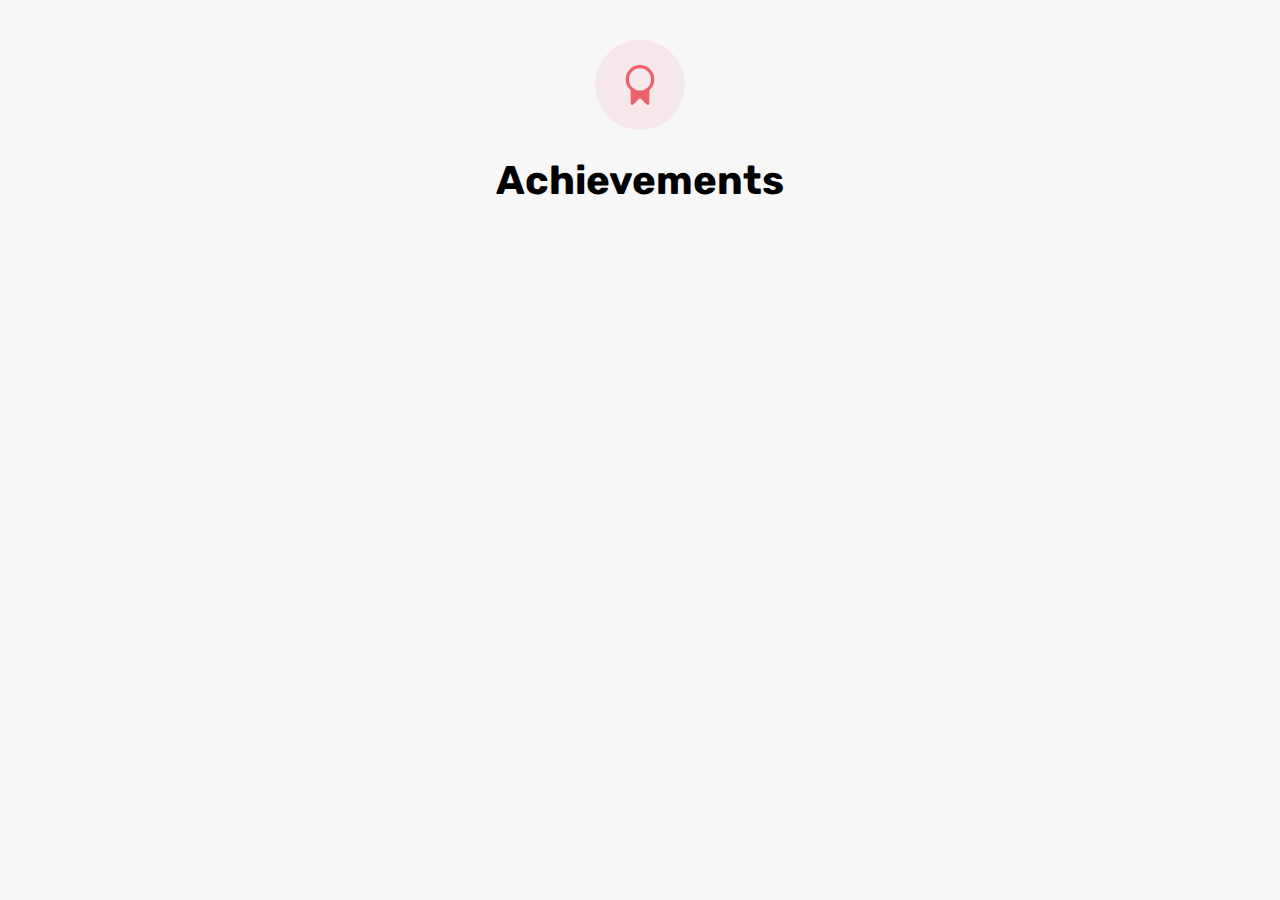
==== awards.html @ 8ce826fa "minor refactor, achievements -> awards" ====
<!DOCTYPE html>
<html>
    <head>
        <meta charset="utf-8">
        <meta name="viewport" content="width=device-width">
        <title>Achievements</title>
        <link rel="preconnect" href="https://fonts.googleapis.com"> 
        <link rel="preconnect" href="https://fonts.gstatic.com" crossorigin> 
        <link href="https://fonts.googleapis.com/css2?family=Rubik:wght@300;400;500;600;700&display=swap" rel="stylesheet">
        <link href="style.css" rel="stylesheet" type="text/css" />
    </head>
    <body class="container">
        <header>
            <div class="headericon">
                <img src="assets/icons/achievements.svg" alt="Achievements Icon"/>
            </div>
            
            <h1>Achievements</h1>

            <script src="script.js"></script>
        </header>
    </body>
</html>
---- style.css ----
h1 {
    font-weight: 700;
    font-size: 40px;
    font-family: 'Rubik', sans-serif;
}

h2 {
    font-weight: 700;
    font-size: 30px;
    font-family: 'Rubik', sans-serif;
}

h3 {
    font-weight: 500;
    font-size: 20px;
    font-family: 'Rubik', sans-serif;
}

h6 {
    font-weight: 300;
    font-size: 12px;
    font-family: 'Rubik', sans-serif;
}

p {
    font-weight: 400;
    font-size: 20px;
    font-family: 'Rubik', sans-serif;
}

b {
    font-weight: 700;
}

html {
    background-color: #F7F7F7;
}

a {
    color: #EF626C;
    font-weight: 500;
    /* text-decoration: none; */
}

header {
    display: flex;
    justify-content: center;
    flex-flow: column;
    align-items: center;
    align-content: center;
    flex-direction: column;
}

nav {
    display: flex;
    flex-direction: row;
    gap: 16px;
}

.name {
    margin-top: 75px;
    font-weight: 400;
}

.profilepic {
    width:150px;
    height:150px;
    background-size:contain;
    background-position:center;
    border-radius:50%;
    box-shadow: 0px 3px 6px 6px #00000010;
    position: absolute;
    top: -75px;
}

.homecard {
    background-color: #FFFFFF;
    padding: 32px;
    border-radius: 16px;
    width: 600px;
    margin-top: 75px;
    position: relative;
}

@media only screen and (max-width: 700px) {
    .homecard {
        width: auto;
        padding-left: 21px;
        padding-right: 21px;
    }
    .profilepic {
        position: absolute;
    }
}

.container {
    display: flex;
    align-items: center;
    justify-content: center;
    align-content: center;
    flex-direction: column;
}

.circularbutton {
    border: none;
    background-color: #F6E8EA;
    width: 80px;
    height: 80px;
    border-radius: 50%;

    display: inline-block;
    display: flex;
    align-content: center;
    align-items: center;
    justify-content: center;
    flex-direction: column;
}

.circularbutton > img {
    width: 40px;
    height: 30px;
    filter: brightness(0) saturate(100%) invert(66%) sepia(89%) saturate(3865%) hue-rotate(319deg) brightness(97%) contrast(93%);
}

.circularbutton:hover {
    background-color: #EF626C;
}

.circularbutton:hover > img {
    width: 40px;
    height: 30px;
    margin-bottom: -25px;
    margin-top: 25px;
    filter: brightness(0) saturate(100%) invert(88%) sepia(13%) saturate(266%) hue-rotate(307deg) brightness(107%) contrast(93%);
}

.circularbutton > h6 {
    display: none;
    color: #F6E8EA;
}

.circularbutton:hover > h6 {
    display: inherit;
}

.headericon {
    background-color: #F6E8EA;
    width: 90px;
    height: 90px;
    display: flex;
    align-content: center;
    flex-wrap: wrap-reverse;
    border-radius: 50%;
    margin-top: 32px;
}

.headericon > img {
    width: 40px;
    height: 40px;
    filter: brightness(0) saturate(100%) invert(66%) sepia(89%) saturate(3865%) hue-rotate(319deg) brightness(97%) contrast(93%);
    padding: 25px;
}

.contactcard {
    background-color: #FFFFFF;
    padding-top: 16px;
    padding-bottom: 16px;
    padding-left: 32px;
    padding-right: 32px;

    border-radius: 16px;
    width: 600px;
    margin-bottom: 21px;
}

.contactcard > p > a {
    color: #000000;
    text-decoration: none;
}

.contactcard > p > a:hover {
    color: #868686;
    text-decoration: none;
}

h2 > img {
    width: 30px;
    height: 30px;
    filter: brightness(0) saturate(100%) invert(66%) sepia(89%) saturate(3865%) hue-rotate(319deg) brightness(97%) contrast(93%);
    margin-right: 8px;
}

.yearselectorbutton {
    width: 120px;
    height: 50px;
    background-color: #EAEAEA;
    color: #312F2F;
    border: none;
    border-radius: 50px;
    display: inline-block;
    margin-left: 8px;
    margin-right: 8px;

    font-size: 30px;
    font-weight: 700;
}

.yearselectorbutton:hover {
    background-color: #ef626b08;
    color: #ef626b94;
    border: none;
    border-radius: 50px;
    display: inline-block;
    margin-left: 8px;
    margin-right: 8px;

    font-size: 30px;
    font-weight: 700;
}

.yearselectorbuttonselected {
    width: 120px;
    height: 50px;
    background-color: #ef626b0F;
    color: #EF626C;
    border: none;
    border-radius: 50px;
    display: inline-block;
    margin-left: 8px;
    margin-right: 8px;

    font-size: 30px;
    font-weight: 700;
}

.yearselector {
    display: flex;
    flex-direction: row;
    margin-bottom: 21px;
}

.projectscollection {
    display: flex;
    flex-wrap: wrap;
    flex-direction: row;
    align-items: center;
    align-content: center;
    justify-content: center;
}

.projectscard {
    width: 400px;
    padding: 21px;
    background-color: #FFFFFF;
    border-radius: 16px;
    margin: 16px;
}

.projectscard > p {
    overflow: hidden;
    white-space: normal;
    height: 3.6em;
    text-overflow: ellipsis;
}

.projectscard:hover {
    box-shadow: 0px 3px 3px 10px #00000004;
    background-color: #f6f6f6;
}
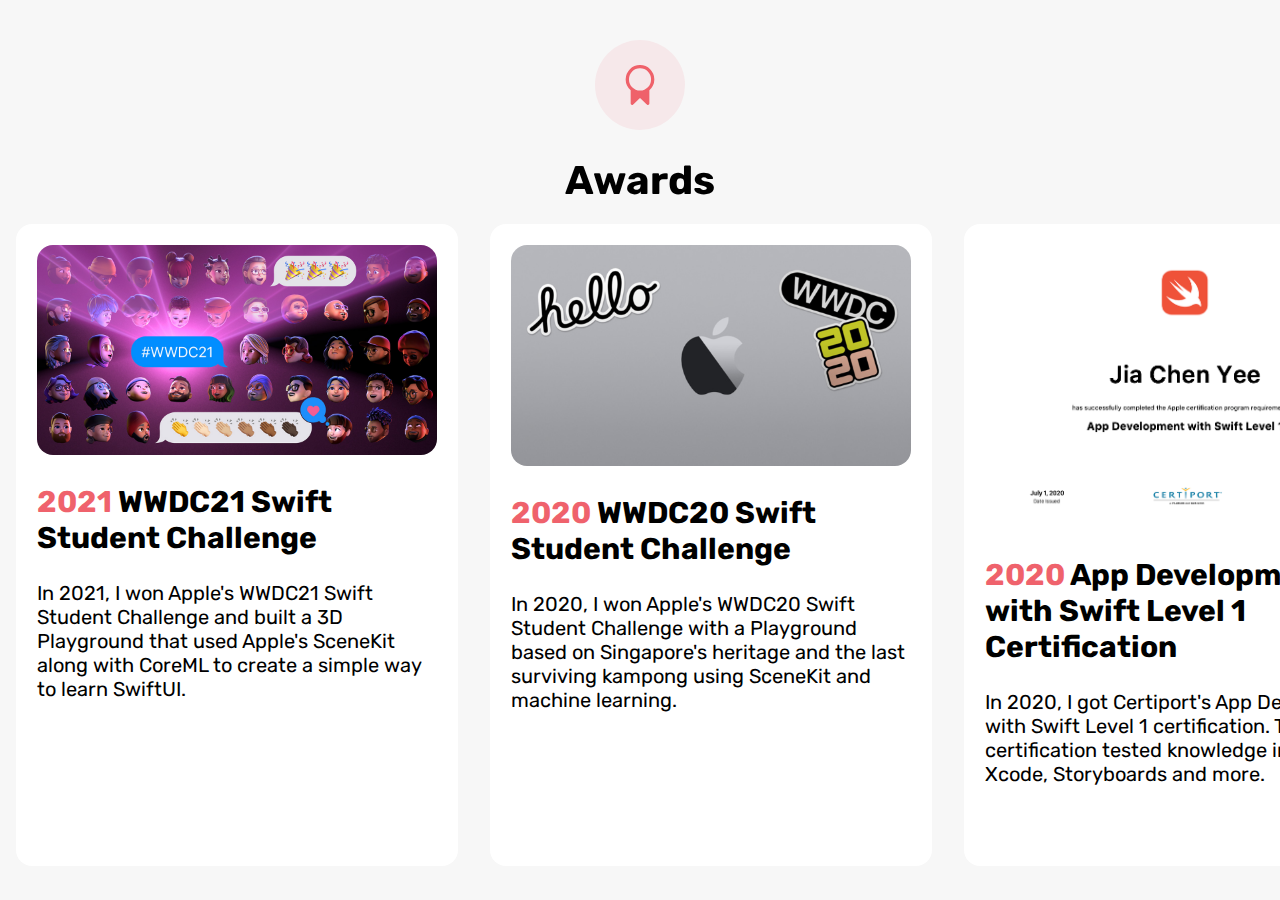
==== commit dacbc8f0: "Finish awards page" ====
--- a/awards.html
+++ b/awards.html
@@ -9,15 +9,19 @@
         <link href="https://fonts.googleapis.com/css2?family=Rubik:wght@300;400;500;600;700&display=swap" rel="stylesheet">
         <link href="style.css" rel="stylesheet" type="text/css" />
     </head>
-    <body class="container">
-        <header>
-            <div class="headericon">
+    <body class="container" onload="showAwards()"">
+        <header style="position: fixed; top: 8px;">
+            <div class="headericon" onclick="javascript:history.back()">
                 <img src="assets/icons/achievements.svg" alt="Achievements Icon"/>
             </div>
             
-            <h1>Achievements</h1>
+            <h1>Awards</h1>
+        </header>
 
-            <script src="script.js"></script>
-        </header>
+        <section class="awardgallary" id="awardscards">
+            
+        </section>
+
+        <script src="script.js"></script>
     </body>
 </html>--- a/style.css
+++ b/style.css
@@ -13,12 +13,6 @@
 h3 {
     font-weight: 500;
     font-size: 20px;
-    font-family: 'Rubik', sans-serif;
-}
-
-h6 {
-    font-weight: 300;
-    font-size: 12px;
     font-family: 'Rubik', sans-serif;
 }
 
@@ -129,22 +123,35 @@
 .circularbutton:hover > img {
     width: 40px;
     height: 30px;
-    margin-bottom: -25px;
-    margin-top: 25px;
+    margin-bottom: 8px;
     filter: brightness(0) saturate(100%) invert(88%) sepia(13%) saturate(266%) hue-rotate(307deg) brightness(107%) contrast(93%);
 }
 
-.circularbutton > h6 {
+.circularbutton > span {
     display: none;
     color: #F6E8EA;
-}
-
-.circularbutton:hover > h6 {
+    font-weight: 300;
+    font-size: 12px;
+    font-family: 'Rubik', sans-serif;
+}
+
+.circularbutton:hover > span {
     display: inherit;
 }
 
 .headericon {
     background-color: #F6E8EA;
+    width: 90px;
+    height: 90px;
+    display: flex;
+    align-content: center;
+    flex-wrap: wrap-reverse;
+    border-radius: 50%;
+    margin-top: 32px;
+}
+
+.headericon:hover {
+    background-color: #fffafb;
     width: 90px;
     height: 90px;
     display: flex;
@@ -266,4 +273,31 @@
 .projectscard:hover {
     box-shadow: 0px 3px 3px 10px #00000004;
     background-color: #f6f6f6;
+}
+
+.awardsection {
+    width: 400px;
+    height: 600px;
+    padding: 21px;
+    background-color: #FFFFFF;
+    border-radius: 16px;
+    margin: 16px;
+}
+
+.awardsection:hover {
+    box-shadow: 0px 3px 3px 10px #00000004;
+    background-color: #f6f6f6;
+}
+
+.awardgallary {
+    width: 100vw;
+    padding-top: 200px;
+    display: flex;
+    align-items: center;
+    flex-wrap: nowrap;
+}
+.awardsection > img {
+    max-width: 400px;
+    max-height: 300px;
+    border-radius: 16px;
 }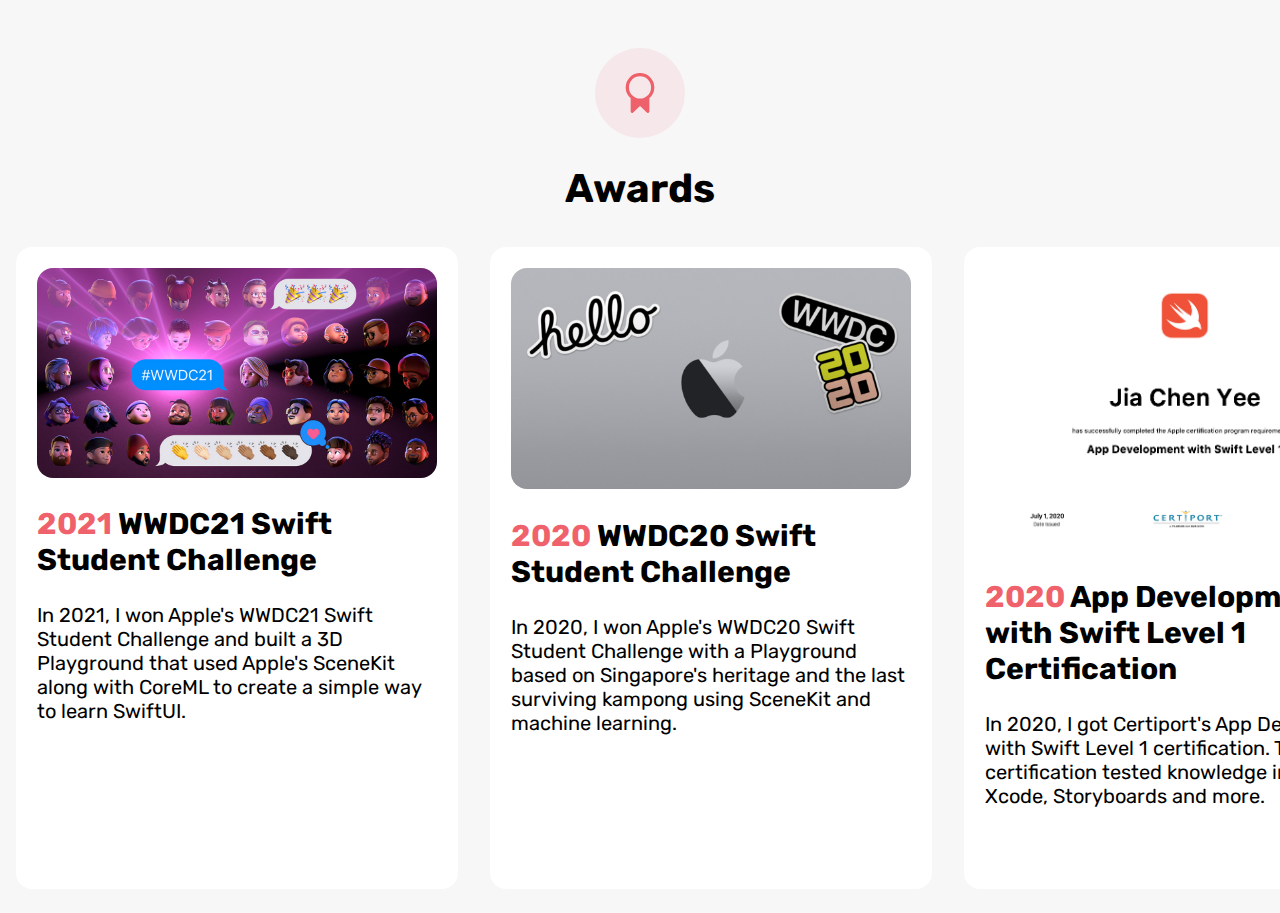
==== commit 30f01f62: "mobile optimisation for awards.html" ====
--- a/awards.html
+++ b/awards.html
@@ -10,7 +10,7 @@
         <link href="style.css" rel="stylesheet" type="text/css" />
     </head>
     <body class="container" onload="showAwards()"">
-        <header style="position: fixed; top: 8px;">
+        <header class="awardheader">
             <div class="headericon" onclick="javascript:history.back()">
                 <img src="assets/icons/achievements.svg" alt="Achievements Icon"/>
             </div>
@@ -18,9 +18,7 @@
             <h1>Awards</h1>
         </header>
 
-        <section class="awardgallary" id="awardscards">
-            
-        </section>
+        <section class="awardgallary" id="awardscards"></section>
 
         <script src="script.js"></script>
     </body>
--- a/style.css
+++ b/style.css
@@ -178,6 +178,12 @@
     border-radius: 16px;
     width: 600px;
     margin-bottom: 21px;
+}
+
+@media only screen and (max-width: 700px) {
+    .contactcard {
+        width: 80%;
+    }
 }
 
 .contactcard > p > a {
@@ -246,6 +252,13 @@
     margin-bottom: 21px;
 }
 
+@media only screen and (max-width: 600px) {
+    .yearselector {
+        flex-direction: column;
+        gap: 16px;
+    }
+}
+
 .projectscollection {
     display: flex;
     flex-wrap: wrap;
@@ -296,8 +309,93 @@
     align-items: center;
     flex-wrap: nowrap;
 }
+
+.awardheader {
+    position: fixed; 
+    top: 8px;
+}
+
 .awardsection > img {
     max-width: 400px;
     max-height: 300px;
     border-radius: 16px;
+}
+
+@media only screen and (max-width: 700px) {
+    .awardgallary {
+        flex-direction: column;
+        gap: 16px;
+        padding-top: 0px;
+        align-content: center;
+        width: 100%;
+        justify-content: center;
+    }
+
+
+    .awardsection {
+        width: auto;
+        height: auto;
+        align-content: center;
+    }
+
+    .awardsection > img {
+        max-width: 100%;
+        border-radius: 16px;
+    }
+    .awardheader {
+        position: relative; 
+        top: 8px;
+        /* margin-bottom: -32px; */
+    }
+}
+
+@media only screen and (max-height: 900px) {
+    .awardheader {
+        position: relative; 
+    }
+
+    .awardgallary {
+        padding-top: 0px;
+    }
+}
+
+.timelinesection {
+    background-color: #FFFFFF;
+    padding-top: 16px;
+    padding-bottom: 16px;
+    padding-left: 32px;
+    padding-right: 32px;
+
+    border-radius: 16px;
+    width: 600px;
+}
+
+.timelineitem {
+    display: flex;
+    align-items: center;
+    align-content: center;
+    justify-content: center;
+    flex-direction: column;
+}
+
+.timelineitem > div {
+    height: 21px;
+    width: 12px;
+    background-color: #EBEBEB;
+}
+
+.timelineyear {
+    display: flex;
+    flex-direction: row;
+}
+
+.timelineyear > h2 {
+    color: #0000001E;
+    width: 100px;
+    margin-top: 0px;
+}
+
+.timelineyearcontents {
+    display: flex;
+    flex-direction: column;
 }